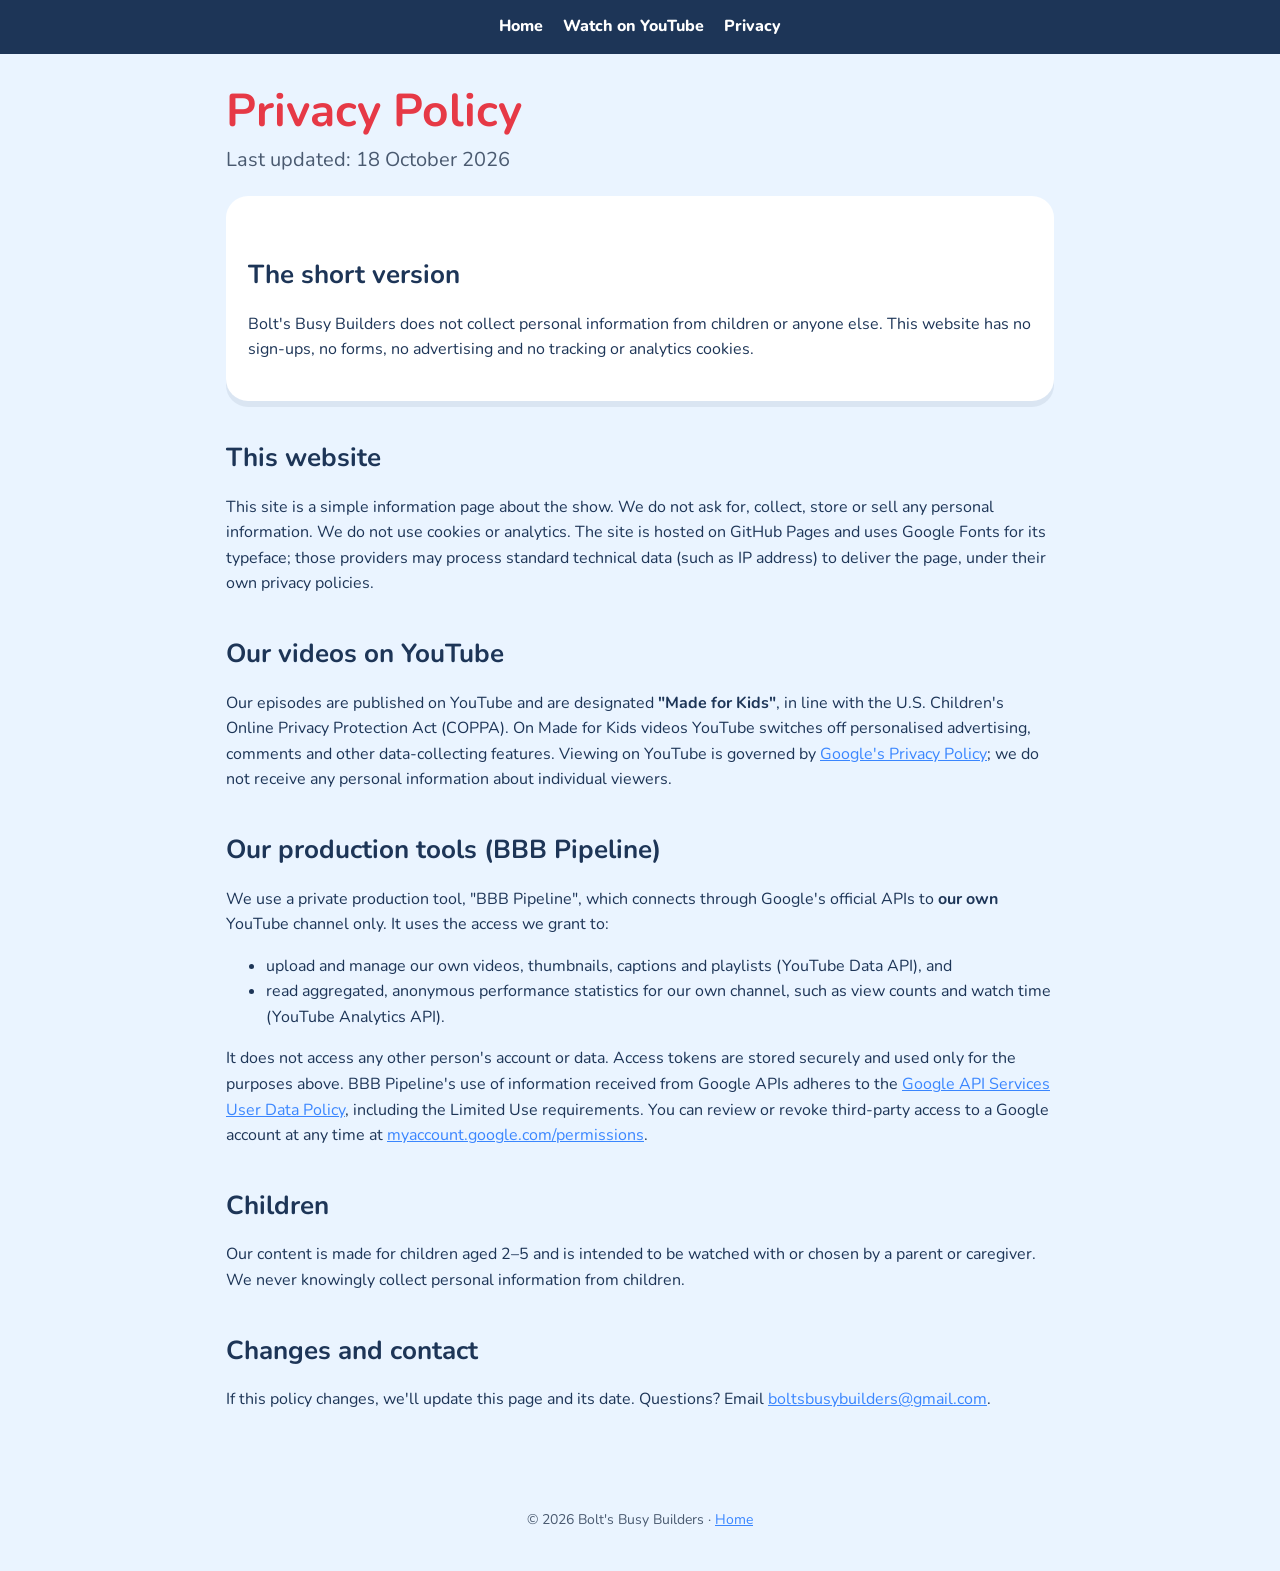
==== privacy.html @ 79951218 "Bolt's Busy Builders website: home + privacy policy Co-Authored-By: Claude Opus 5.5 <noreply@anthrop" ====
<!doctype html>
<html lang="en">
<head>
  <meta charset="utf-8">
  <meta name="viewport" content="width=device-width, initial-scale=1">
  <title>Privacy Policy · Bolt's Busy Builders</title>
  <link rel="icon" href="img/bolt.png">
  <link href="https://fonts.googleapis.com/css2?family=Nunito:wght@600;800&display=swap" rel="stylesheet">
  <link rel="stylesheet" href="style.css">
</head>
<body>
  <nav>
    <a href="./">Home</a>
    <a href="https://www.youtube.com/@BoltsBusyBuilders">Watch on YouTube</a>
    <a href="privacy.html">Privacy</a>
  </nav>
  <main>
    <h1>Privacy Policy</h1>
    <p class="lead">Last updated: 18 October 2026</p>

    <div class="card">
      <h2>The short version</h2>
      <p>Bolt's Busy Builders does not collect personal information from children or anyone else. This website has no sign-ups, no forms, no advertising and no tracking or analytics cookies.</p>
    </div>

    <h2>This website</h2>
    <p>This site is a simple information page about the show. We do not ask for, collect, store or sell any personal information. We do not use cookies or analytics. The site is hosted on GitHub Pages and uses Google Fonts for its typeface; those providers may process standard technical data (such as IP address) to deliver the page, under their own privacy policies.</p>

    <h2>Our videos on YouTube</h2>
    <p>Our episodes are published on YouTube and are designated <strong>"Made for Kids"</strong>, in line with the U.S. Children's Online Privacy Protection Act (COPPA). On Made for Kids videos YouTube switches off personalised advertising, comments and other data-collecting features. Viewing on YouTube is governed by <a href="https://policies.google.com/privacy">Google's Privacy Policy</a>; we do not receive any personal information about individual viewers.</p>

    <h2>Our production tools (BBB Pipeline)</h2>
    <p>We use a private production tool, "BBB Pipeline", which connects through Google's official APIs to <strong>our own</strong> YouTube channel only. It uses the access we grant to:</p>
    <ul>
      <li>upload and manage our own videos, thumbnails, captions and playlists (YouTube Data API), and</li>
      <li>read aggregated, anonymous performance statistics for our own channel, such as view counts and watch time (YouTube Analytics API).</li>
    </ul>
    <p>It does not access any other person's account or data. Access tokens are stored securely and used only for the purposes above. BBB Pipeline's use of information received from Google APIs adheres to the <a href="https://developers.google.com/terms/api-services-user-data-policy">Google API Services User Data Policy</a>, including the Limited Use requirements. You can review or revoke third-party access to a Google account at any time at <a href="https://myaccount.google.com/permissions">myaccount.google.com/permissions</a>.</p>

    <h2>Children</h2>
    <p>Our content is made for children aged 2–5 and is intended to be watched with or chosen by a parent or caregiver. We never knowingly collect personal information from children.</p>

    <h2>Changes and contact</h2>
    <p>If this policy changes, we'll update this page and its date. Questions? Email <a href="mailto:boltsbusybuilders@gmail.com">boltsbusybuilders@gmail.com</a>.</p>
  </main>
  <footer>© 2026 Bolt's Busy Builders · <a href="./">Home</a></footer>
</body>
</html>
---- style.css ----
:root {
  --red: #e63946;
  --yellow: #ffc93c;
  --blue: #3a86ff;
  --green: #2a9d8f;
  --ink: #1d3557;
  --sky: #eaf4ff;
  --paper: #ffffff;
  --muted: #4a5a70;
}
* { box-sizing: border-box; }
body {
  margin: 0;
  font-family: "Nunito", "Trebuchet MS", Arial, sans-serif;
  color: var(--ink);
  background: var(--sky);
  line-height: 1.6;
}
a { color: var(--blue); }
header.hero { background: var(--paper); }
header.hero img { display: block; width: 100%; height: auto; }
nav {
  display: flex; gap: 20px; justify-content: center; flex-wrap: wrap;
  padding: 14px 16px; background: var(--ink);
}
nav a { color: #fff; font-weight: 800; text-decoration: none; }
main { max-width: 860px; margin: 0 auto; padding: 32px 16px 56px; }
h1 { font-size: clamp(30px, 6vw, 46px); color: var(--red); margin: 0 0 8px; line-height: 1.1; }
h2 { font-size: 26px; margin: 36px 0 10px; }
.lead { font-size: 20px; color: var(--muted); margin-top: 0; }
.card {
  background: var(--paper); border-radius: 22px; padding: 22px;
  box-shadow: 0 6px 0 rgba(29, 53, 87, 0.08); margin: 18px 0;
}
.crew { display: grid; grid-template-columns: repeat(auto-fit, minmax(170px, 1fr)); gap: 14px; }
.crew .card { margin: 0; text-align: center; }
.crew strong { display: block; font-size: 19px; }
.dot { display: inline-block; width: 14px; height: 14px; border-radius: 50%; margin-right: 6px; vertical-align: middle; }
.btn {
  display: inline-block; background: var(--red); color: #fff; font-weight: 800;
  padding: 12px 22px; border-radius: 999px; text-decoration: none; margin-top: 8px;
}
.episode { display: grid; grid-template-columns: minmax(0, 1fr); gap: 14px; }
@media (min-width: 640px) { .episode { grid-template-columns: 320px minmax(0, 1fr); align-items: center; } }
.episode img { width: 100%; border-radius: 16px; display: block; }
footer { text-align: center; color: var(--muted); font-size: 14px; padding: 24px 16px 40px; }
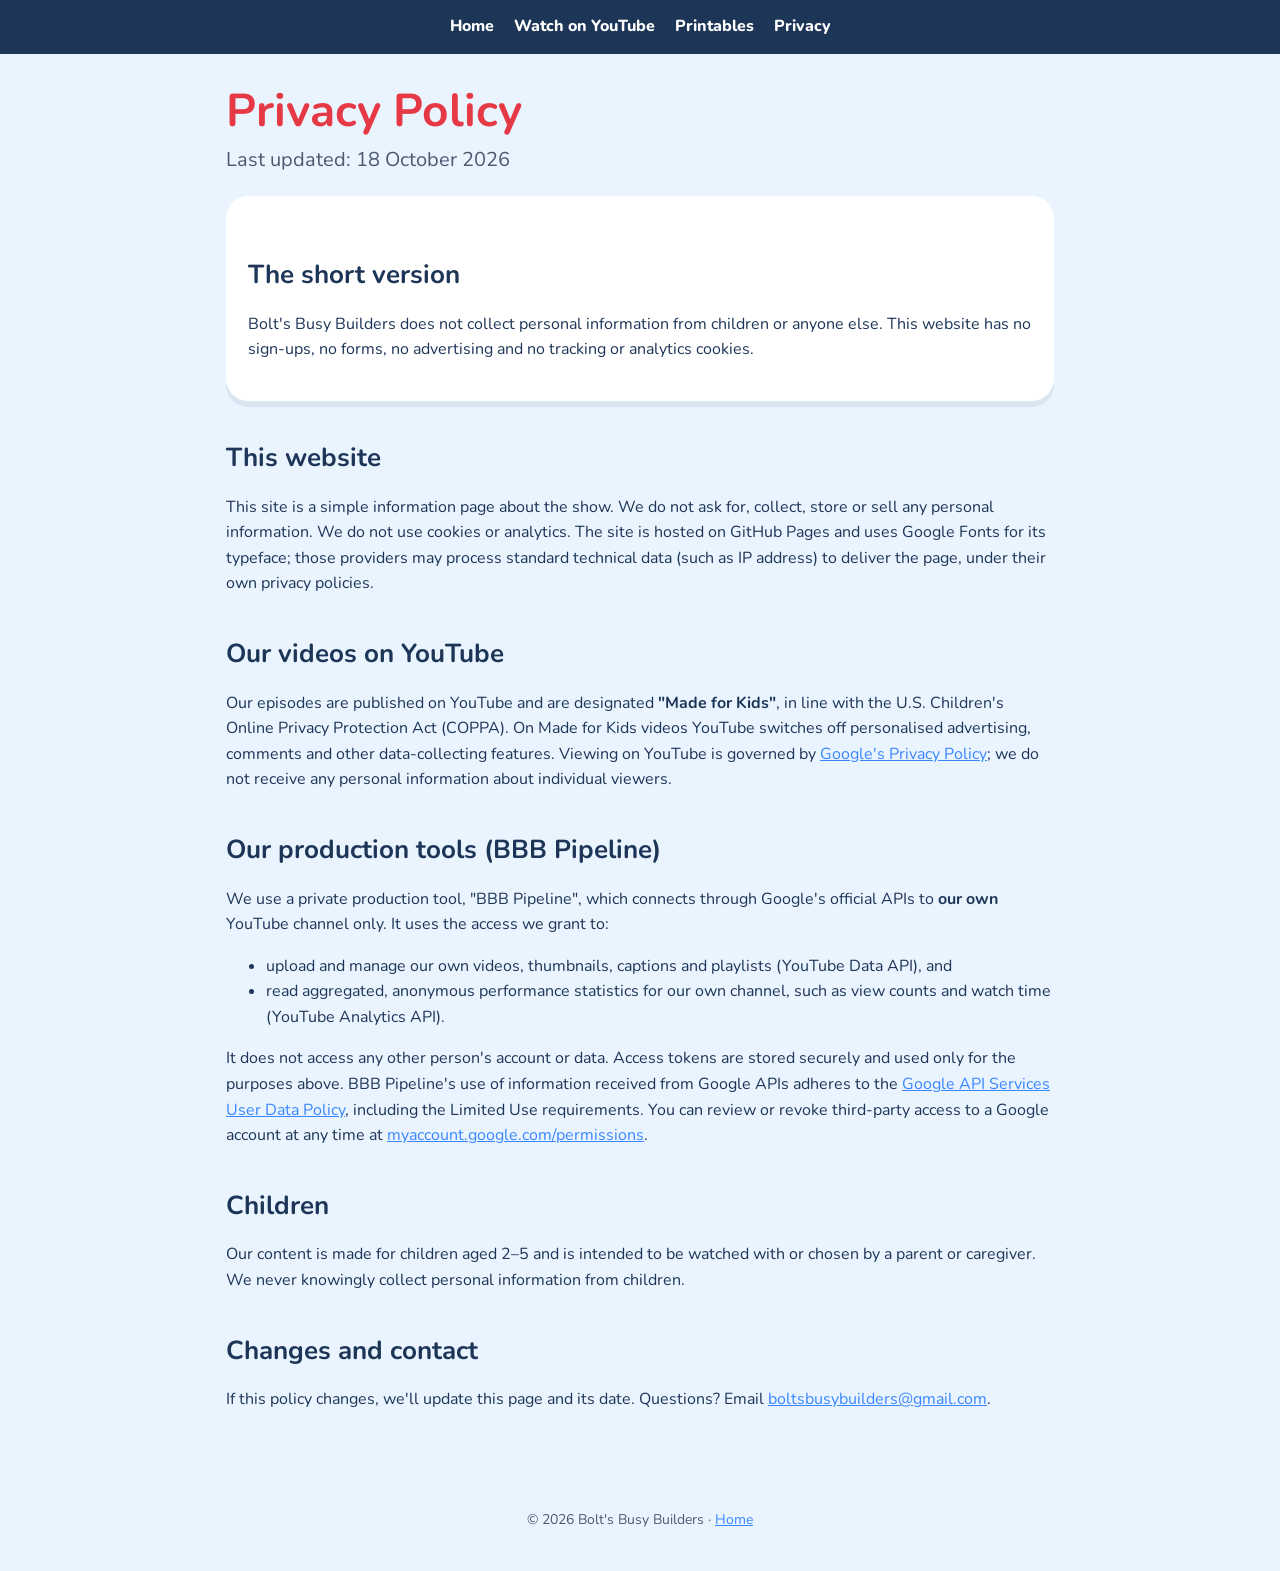
==== commit cba145b3: "Free printables page (Bolt colouring page); episode link points to the channel until corrected Ep 1 " ====
--- a/privacy.html
+++ b/privacy.html
@@ -12,6 +12,7 @@
   <nav>
     <a href="./">Home</a>
     <a href="https://www.youtube.com/@BoltsBusyBuilders">Watch on YouTube</a>
+    <a href="printables.html">Printables</a>
     <a href="privacy.html">Privacy</a>
   </nav>
   <main>
